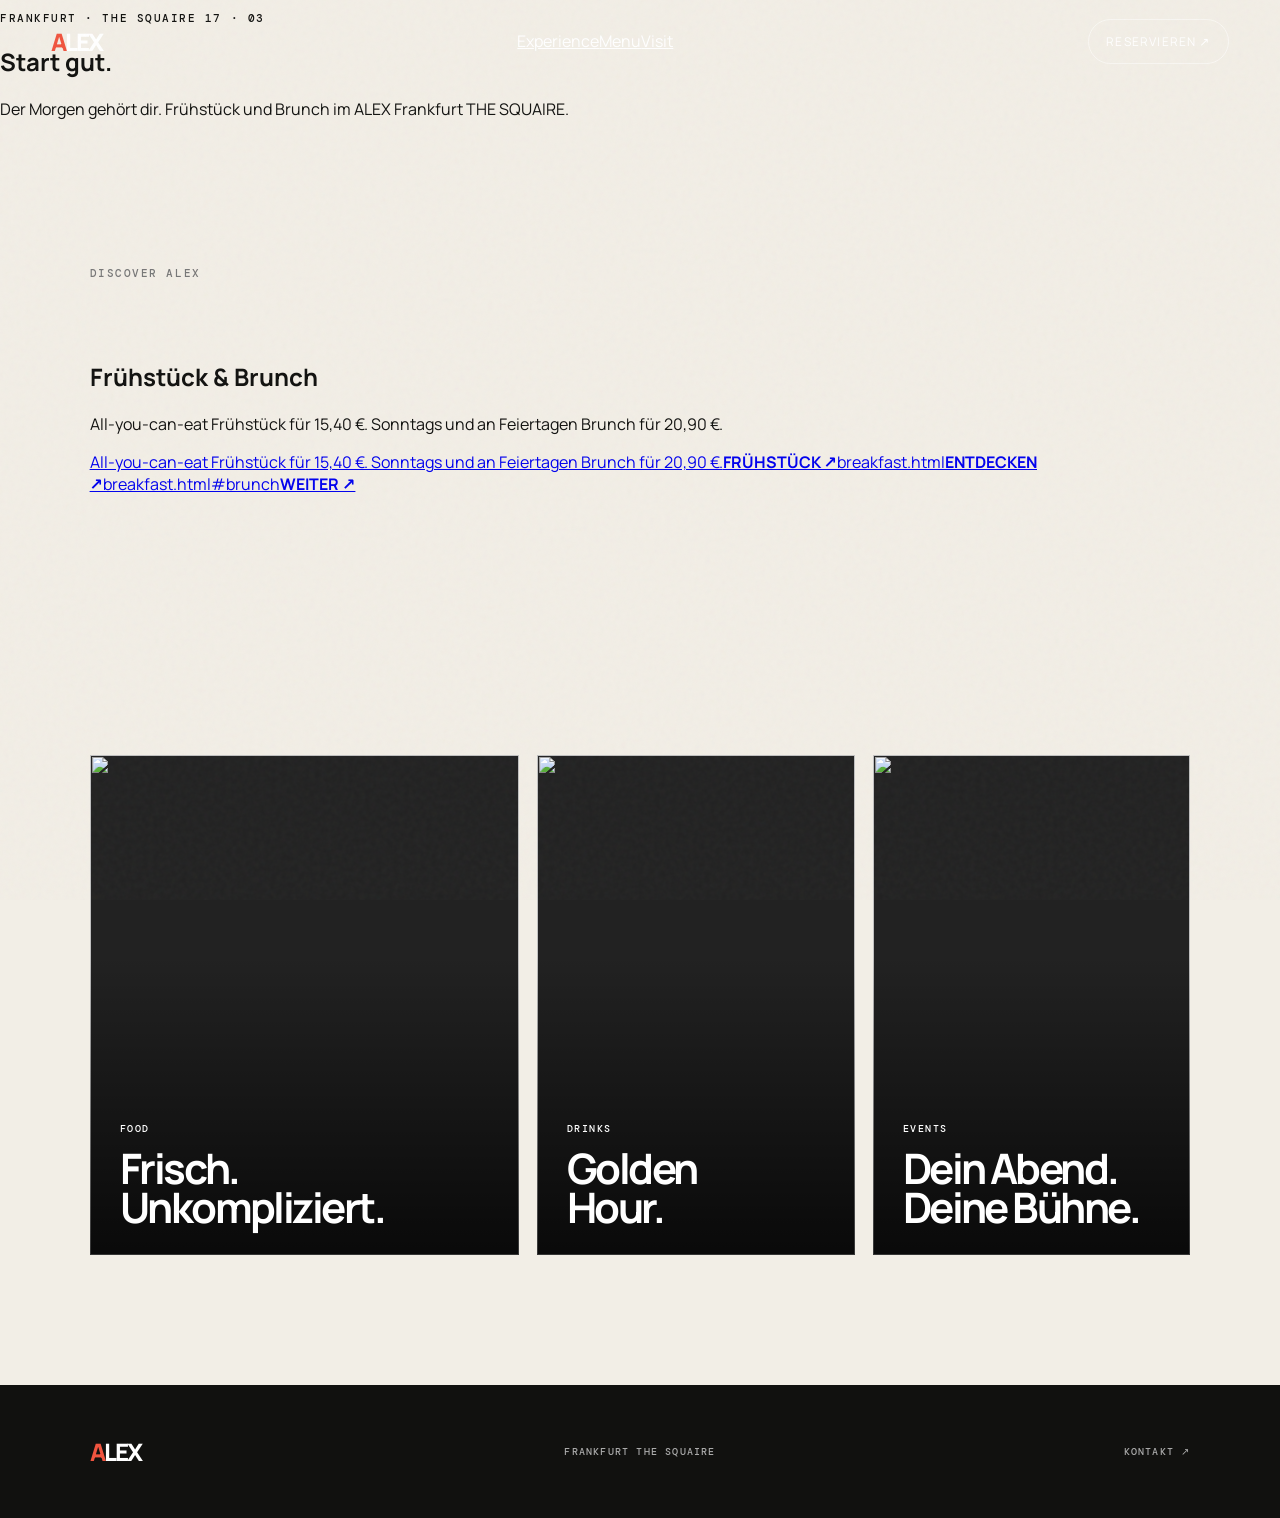
==== breakfast.html @ 3c45576b "Add ALEX multipage experience: breakfast.html" ====
<!doctype html><html lang="de"><head><meta charset="UTF-8"><meta name="viewport" content="width=device-width,initial-scale=1"><title>ALEX — Frühstück & Brunch</title><link rel="preconnect" href="https://fonts.googleapis.com"><link rel="preconnect" href="https://fonts.gstatic.com" crossorigin><link href="https://fonts.googleapis.com/css2?family=DM+Mono:wght@400;500&family=Manrope:wght@400;500;600;700;800&family=Playfair+Display:ital,wght@0,600;1,600&display=swap" rel="stylesheet"><link rel="stylesheet" href="./styles.css"></head><body><div class="grain"></div><header class="nav inner-nav"><a class="logo" href="index.html"><span>A</span>LEX</a><nav><a href="experience.html">Experience</a><a href="menu.html">Menu</a><a href="location.html">Visit</a></nav><a class="nav-cta" href="reservation.html">Reservieren ↗</a></header><main class="subpage"><section class="subhero"><div class="subhero-content"><p class="eyebrow">FRANKFURT · THE SQUAIRE 17 · 03</p><h1>Start gut.</h1><p>Der Morgen gehört dir. Frühstück und Brunch im ALEX Frankfurt THE SQUAIRE.</p></div></section><section class="section subcontent"><div class="section-kicker">DISCOVER ALEX</div><div class="subgrid"><div><h2>Frühstück & Brunch</h2><p class="lead">All-you-can-eat Frühstück für 15,40 €. Sonntags und an Feiertagen Brunch für 20,90 €.</p></div><div class="link-stack"><a href="Frühstück"><span>All-you-can-eat Frühstück für 15,40 €. Sonntags und an Feiertagen Brunch für 20,90 €.</span><b>FRÜHSTÜCK ↗</b></a><a href="Brunch"><span>breakfast.html</span><b>ENTDECKEN ↗</b></a><a href="Zeiten"><span>breakfast.html#brunch</span><b>WEITER ↗</b></a></div></div></section><section class="section subcards"><div class="cards"><article class="menu-card"><img src="https://images.unsplash.com/photo-1504674900247-0877df9cc836?auto=format&fit=crop&w=1400&q=88"><div><span>FOOD</span><h3>Frisch.<br>Unkompliziert.</h3></div></article><article class="menu-card"><img src="https://images.unsplash.com/photo-1515003197210-e0cd71810b5f?auto=format&fit=crop&w=1400&q=88"><div><span>DRINKS</span><h3>Golden<br>Hour.</h3></div></article><article class="menu-card"><img src="https://images.unsplash.com/photo-1527529482837-4698179dc6ce?auto=format&fit=crop&w=1400&q=88"><div><span>EVENTS</span><h3>Dein Abend.<br>Deine Bühne.</h3></div></article></div></section></main><footer><a class="logo" href="index.html"><span>A</span>LEX</a><p>FRANKFURT THE SQUAIRE</p><a href="contact.html">Kontakt ↗</a></footer><script src="./script.js"></script></body></html>
---- styles.css ----
:root{--ink:#11110f;--paper:#f2eee6;--accent:#f0543f;--muted:#a7a097;--line:rgba(17,17,15,.16)}*{box-sizing:border-box}html{scroll-behavior:smooth}body{margin:0;background:var(--paper);color:var(--ink);font-family:Manrope,system-ui,sans-serif;overflow-x:hidden}.grain{position:fixed;inset:0;z-index:20;pointer-events:none;opacity:.045;background-image:url("data:image/svg+xml,%3Csvg viewBox='0 0 180 180' xmlns='http://www.w3.org/2000/svg'%3E%3Cfilter id='n'%3E%3CfeTurbulence type='fractalNoise' baseFrequency='.9' numOctaves='3' stitchTiles='stitch'/%3E%3C/filter%3E%3Crect width='100%25' height='100%25' filter='url(%23n)' opacity='.8'/%3E%3C/svg%3E")}.nav{height:82px;padding:0 4vw;display:flex;align-items:center;justify-content:space-between;position:absolute;z-index:10;top:0;width:100%;color:#fff}.logo{font-size:24px;font-weight:800;letter-spacing:-.08em;text-decoration:none;color:inherit}.logo span{color:var(--accent)}.navlinks{display:flex;gap:34px;margin-left:auto;margin-right:38px}.nav a{color:inherit}.navlinks a,.nav-cta{font-size:12px;text-transform:uppercase;letter-spacing:.1em;text-decoration:none}.nav-cta{border:1px solid rgba(255,255,255,.5);padding:13px 17px;border-radius:999px}.nav-cta span,.button span,.text-link span{margin-left:12px}.menu-btn{display:none}.hero{height:100svh;min-height:720px;position:relative;background:#151412;color:#fff;overflow:hidden}.hero-image,.hero-overlay{position:absolute;inset:0}.hero-image img{width:100%;height:110%;object-fit:cover;transform:scale(1.04);filter:saturate(.8)}.hero-overlay{background:linear-gradient(90deg,rgba(0,0,0,.62),rgba(0,0,0,.1) 65%),linear-gradient(0deg,rgba(0,0,0,.48),transparent 50%)}.hero-copy{position:absolute;left:7vw;bottom:8vh;max-width:1000px}.eyebrow,.section-kicker{font:500 11px "DM Mono",monospace;letter-spacing:.14em;text-transform:uppercase}.hero h1{font-size:clamp(64px,10vw,150px);line-height:.82;letter-spacing:-.075em;margin:18px 0 38px;font-weight:700}.hero h1 em,h2 em{font-family:"Playfair Display",serif;font-weight:600}.hero-bottom{display:flex;align-items:end;justify-content:space-between;max-width:620px}.hero-bottom p{font-size:14px;line-height:1.55;color:#ddd8d0}.round-arrow{width:64px;height:64px;border:1px solid rgba(255,255,255,.55);border-radius:50%;display:grid;place-items:center;color:#fff;text-decoration:none;font-size:24px}.hero-stamp{position:absolute;right:4vw;bottom:6vh;font:500 11px "DM Mono",monospace;text-align:right;line-height:1.8}.hero-stamp small{opacity:.6}.ticker{background:var(--accent);overflow:hidden;white-space:nowrap;padding:15px 0;font:500 12px "DM Mono",monospace;color:#fff}.ticker div{width:max-content;animation:marquee 24s linear infinite}@keyframes marquee{to{transform:translateX(-50%)}}.section{padding:130px 7vw}.section-kicker{margin-bottom:80px;color:#777}.intro-grid{display:grid;grid-template-columns:1.35fr .75fr;gap:8vw}.intro h2,.menu-head h2,.hours h2,.split h2,.reserve h2{font-size:clamp(52px,7vw,110px);line-height:.88;letter-spacing:-.07em;margin:0}.intro-text{padding-top:15px;max-width:440px}.intro-text p,.split-copy p,.reserve p{font-size:17px;line-height:1.7;color:#55504a;margin:0 0 28px}.text-link{display:inline-flex;align-items:center;color:var(--ink);font:600 12px "DM Mono",monospace;text-transform:uppercase;text-decoration:none;border-bottom:1px solid var(--ink);padding-bottom:9px}.feature-image{height:80vh;min-height:620px;position:relative;background:url("https://images.unsplash.com/photo-1517248135467-4c7edcad34c4?auto=format&fit=crop&w=2400&q=90") center/cover fixed}.feature-image:after{content:"";position:absolute;inset:0;background:linear-gradient(90deg,rgba(0,0,0,.7),transparent 75%)}.feature-copy{position:absolute;z-index:1;color:#fff;left:7vw;bottom:10vh;max-width:600px}.feature-copy h2{font-size:clamp(58px,8vw,120px);line-height:.86;letter-spacing:-.07em;margin:18px 0 25px}.feature-copy p{max-width:430px;line-height:1.6;color:#ddd}.menu-head{display:flex;align-items:end;justify-content:space-between;margin-bottom:70px}.cards{display:grid;grid-template-columns:1.35fr 1fr 1fr;gap:18px}.menu-card{height:500px;position:relative;overflow:hidden;background:#222;color:#fff}.menu-card.tall{height:620px}.menu-card img{width:100%;height:100%;object-fit:cover;transition:transform 1s cubic-bezier(.2,.7,.2,1)}.menu-card:after{content:"";position:absolute;inset:0;background:linear-gradient(0deg,rgba(0,0,0,.72),transparent 60%)}.menu-card:hover img{transform:scale(1.07)}.menu-card div{position:absolute;z-index:1;left:30px;bottom:28px}.menu-card span{font:500 10px "DM Mono",monospace;letter-spacing:.15em}.menu-card h3{font-size:42px;line-height:.92;letter-spacing:-.06em;margin:12px 0 0}.split{display:grid;grid-template-columns:1.1fr .9fr;padding-left:0;padding-right:0;background:#181715;color:#fff}.split-image{height:750px;overflow:hidden}.split-image img{width:100%;height:100%;object-fit:cover}.split-copy{padding:9vw 7vw;display:flex;flex-direction:column;justify-content:center}.split-copy p{color:#b7b2aa;max-width:390px}.button{display:inline-flex;align-items:center;justify-content:center;align-self:flex-start;margin-top:20px;padding:16px 21px;border:1px solid currentColor;border-radius:999px;color:#fff;text-decoration:none;font:500 11px "DM Mono",monospace;text-transform:uppercase}.hours{background:#e7e1d6}.hours-grid{display:grid;grid-template-columns:1fr 1fr;gap:10vw}.hours h2{margin-top:20px}.hours h2 em{font-size:.48em;vertical-align:middle}.hours-grid>div>p{font:500 11px "DM Mono",monospace;text-transform:uppercase;letter-spacing:.08em;color:#777}.details{display:grid;grid-template-columns:1fr 1fr;gap:50px 35px}.details span{display:block;font:500 10px "DM Mono",monospace;letter-spacing:.12em;color:#777;margin-bottom:13px}.details strong{font-size:17px;line-height:1.5;font-weight:500}.reserve{min-height:80vh;position:relative;display:grid;place-items:center;color:#fff;text-align:center;overflow:hidden}.reserve-bg{position:absolute;inset:0;background:linear-gradient(rgba(0,0,0,.54),rgba(0,0,0,.68)),url("https://images.unsplash.com/photo-1515003197210-e0cd71810b5f?auto=format&fit=crop&w=2400&q=90") center/cover;transform:scale(1.04)}.reserve-content{position:relative;z-index:1;max-width:760px;padding:60px 7vw}.reserve h2{font-size:clamp(68px,10vw,150px);margin:18px 0 25px}.reserve p{color:#ddd;max-width:480px;margin:0 auto}.button.light{background:#fff;color:var(--ink);border-color:#fff;margin:35px auto 0}footer{padding:50px 7vw;display:grid;grid-template-columns:1fr 1fr 1fr;align-items:center;background:#11110f;color:#fff}footer p,footer>a:last-child{justify-self:center;font:500 10px "DM Mono",monospace;letter-spacing:.12em;text-transform:uppercase;color:#aaa;text-decoration:none}footer>a:last-child{justify-self:end}@media(max-width:800px){.nav{height:70px;padding:0 22px}.navlinks,.nav-cta{display:none}.menu-btn{display:flex;flex-direction:column;gap:5px;background:none;border:0}.menu-btn span{width:24px;height:1px;background:#fff}.hero{min-height:680px}.hero-copy{left:22px;right:22px;bottom:45px}.hero h1{font-size:clamp(60px,18vw,100px);margin-bottom:28px}.hero-bottom{align-items:center}.hero-stamp{display:none}.section{padding:85px 22px}.section-kicker{margin-bottom:50px}.intro-grid,.hours-grid{grid-template-columns:1fr;gap:50px}.intro h2,.menu-head h2,.hours h2{font-size:62px}.feature-image{height:680px;background-attachment:scroll}.feature-copy{left:22px;right:22px;bottom:50px}.feature-copy h2{font-size:68px}.menu-head{display:block}.menu-head .text-link{margin-top:30px}.cards{grid-template-columns:1fr;gap:14px}.menu-card,.menu-card.tall{height:520px}.split{grid-template-columns:1fr}.split-image{height:500px}.split-copy{padding:75px 22px}.split h2{font-size:68px}.details{grid-template-columns:1fr 1fr;gap:35px 20px}.reserve{min-height:680px}.reserve h2{font-size:78px}footer{grid-template-columns:1fr;gap:25px}footer p,footer>a:last-child{justify-self:start}}
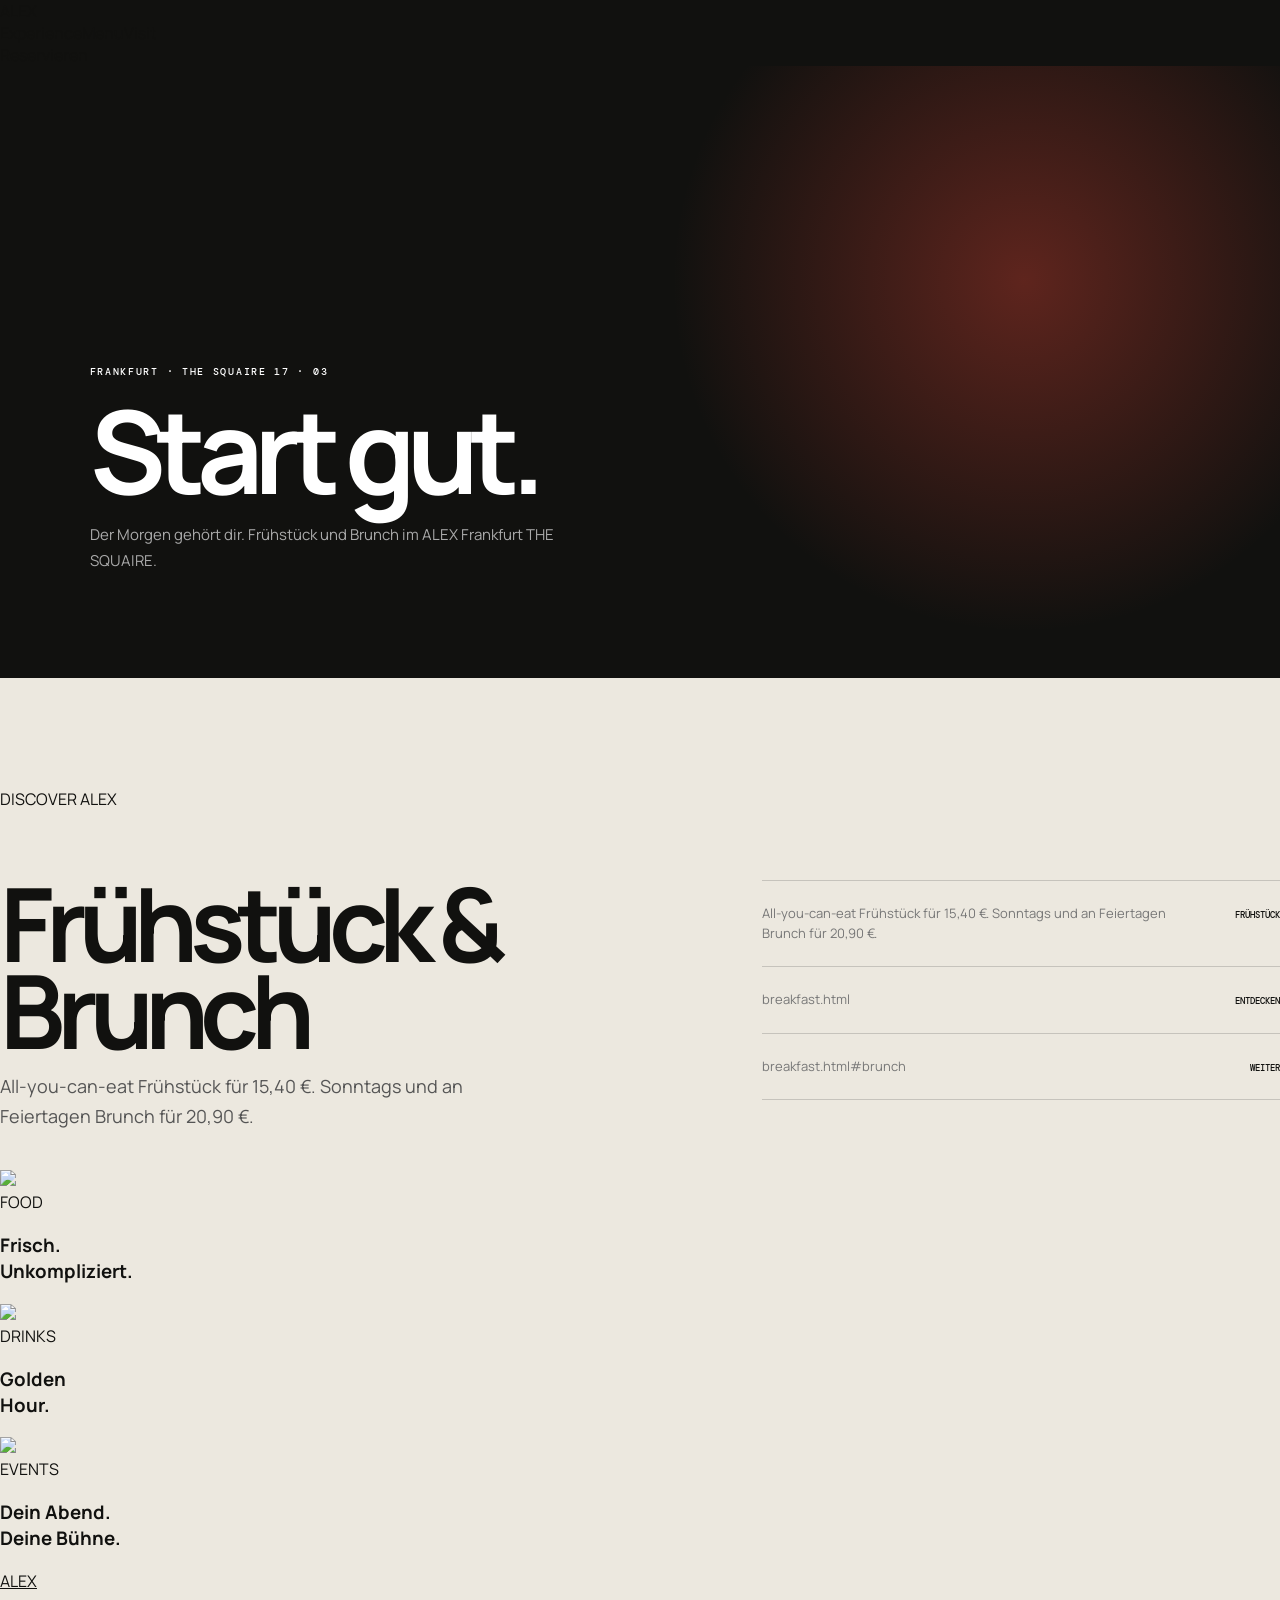
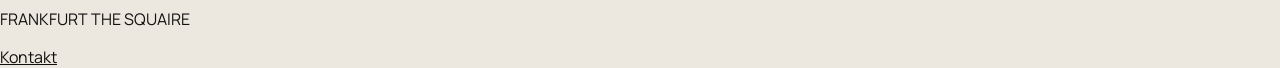
==== commit 8ad3585f: "Replace Unicode arrow glyphs with CSS icons" ====
--- a/breakfast.html
+++ b/breakfast.html
@@ -1 +1 @@
-<!doctype html><html lang="de"><head><meta charset="UTF-8"><meta name="viewport" content="width=device-width,initial-scale=1"><title>ALEX — Frühstück & Brunch</title><link rel="preconnect" href="https://fonts.googleapis.com"><link rel="preconnect" href="https://fonts.gstatic.com" crossorigin><link href="https://fonts.googleapis.com/css2?family=DM+Mono:wght@400;500&family=Manrope:wght@400;500;600;700;800&family=Playfair+Display:ital,wght@0,600;1,600&display=swap" rel="stylesheet"><link rel="stylesheet" href="./styles.css"></head><body><div class="grain"></div><header class="nav inner-nav"><a class="logo" href="index.html"><span>A</span>LEX</a><nav><a href="experience.html">Experience</a><a href="menu.html">Menu</a><a href="location.html">Visit</a></nav><a class="nav-cta" href="reservation.html">Reservieren ↗</a></header><main class="subpage"><section class="subhero"><div class="subhero-content"><p class="eyebrow">FRANKFURT · THE SQUAIRE 17 · 03</p><h1>Start gut.</h1><p>Der Morgen gehört dir. Frühstück und Brunch im ALEX Frankfurt THE SQUAIRE.</p></div></section><section class="section subcontent"><div class="section-kicker">DISCOVER ALEX</div><div class="subgrid"><div><h2>Frühstück & Brunch</h2><p class="lead">All-you-can-eat Frühstück für 15,40 €. Sonntags und an Feiertagen Brunch für 20,90 €.</p></div><div class="link-stack"><a href="Frühstück"><span>All-you-can-eat Frühstück für 15,40 €. Sonntags und an Feiertagen Brunch für 20,90 €.</span><b>FRÜHSTÜCK ↗</b></a><a href="Brunch"><span>breakfast.html</span><b>ENTDECKEN ↗</b></a><a href="Zeiten"><span>breakfast.html#brunch</span><b>WEITER ↗</b></a></div></div></section><section class="section subcards"><div class="cards"><article class="menu-card"><img src="https://images.unsplash.com/photo-1504674900247-0877df9cc836?auto=format&fit=crop&w=1400&q=88"><div><span>FOOD</span><h3>Frisch.<br>Unkompliziert.</h3></div></article><article class="menu-card"><img src="https://images.unsplash.com/photo-1515003197210-e0cd71810b5f?auto=format&fit=crop&w=1400&q=88"><div><span>DRINKS</span><h3>Golden<br>Hour.</h3></div></article><article class="menu-card"><img src="https://images.unsplash.com/photo-1527529482837-4698179dc6ce?auto=format&fit=crop&w=1400&q=88"><div><span>EVENTS</span><h3>Dein Abend.<br>Deine Bühne.</h3></div></article></div></section></main><footer><a class="logo" href="index.html"><span>A</span>LEX</a><p>FRANKFURT THE SQUAIRE</p><a href="contact.html">Kontakt ↗</a></footer><script src="./script.js"></script></body></html>+<!doctype html><html lang="de"><head><meta charset="UTF-8"><meta name="viewport" content="width=device-width,initial-scale=1"><title>ALEX — Frühstück & Brunch</title><link rel="preconnect" href="https://fonts.googleapis.com"><link rel="preconnect" href="https://fonts.gstatic.com" crossorigin><link href="https://fonts.googleapis.com/css2?family=DM+Mono:wght@400;500&family=Manrope:wght@400;500;600;700;800&family=Playfair+Display:ital,wght@0,600;1,600&display=swap" rel="stylesheet"><link rel="stylesheet" href="./styles.css"></head><body><div class="grain"></div><header class="nav inner-nav"><a class="logo" href="index.html"><span>A</span>LEX</a><nav><a href="experience.html">Experience</a><a href="menu.html">Menu</a><a href="location.html">Visit</a></nav><a class="nav-cta" href="reservation.html">Reservieren <span class="arrow-icon arrow-ne" aria-hidden="true"></span></a></header><main class="subpage"><section class="subhero"><div class="subhero-content"><p class="eyebrow">FRANKFURT · THE SQUAIRE 17 · 03</p><h1>Start gut.</h1><p>Der Morgen gehört dir. Frühstück und Brunch im ALEX Frankfurt THE SQUAIRE.</p></div></section><section class="section subcontent"><div class="section-kicker">DISCOVER ALEX</div><div class="subgrid"><div><h2>Frühstück & Brunch</h2><p class="lead">All-you-can-eat Frühstück für 15,40 €. Sonntags und an Feiertagen Brunch für 20,90 €.</p></div><div class="link-stack"><a href="Frühstück"><span>All-you-can-eat Frühstück für 15,40 €. Sonntags und an Feiertagen Brunch für 20,90 €.</span><b>FRÜHSTÜCK <span class="arrow-icon arrow-ne" aria-hidden="true"></span></b></a><a href="Brunch"><span>breakfast.html</span><b>ENTDECKEN <span class="arrow-icon arrow-ne" aria-hidden="true"></span></b></a><a href="Zeiten"><span>breakfast.html#brunch</span><b>WEITER <span class="arrow-icon arrow-ne" aria-hidden="true"></span></b></a></div></div></section><section class="section subcards"><div class="cards"><article class="menu-card"><img src="https://images.unsplash.com/photo-1504674900247-0877df9cc836?auto=format&fit=crop&w=1400&q=88"><div><span>FOOD</span><h3>Frisch.<br>Unkompliziert.</h3></div></article><article class="menu-card"><img src="https://images.unsplash.com/photo-1515003197210-e0cd71810b5f?auto=format&fit=crop&w=1400&q=88"><div><span>DRINKS</span><h3>Golden<br>Hour.</h3></div></article><article class="menu-card"><img src="https://images.unsplash.com/photo-1527529482837-4698179dc6ce?auto=format&fit=crop&w=1400&q=88"><div><span>EVENTS</span><h3>Dein Abend.<br>Deine Bühne.</h3></div></article></div></section></main><footer><a class="logo" href="index.html"><span>A</span>LEX</a><p>FRANKFURT THE SQUAIRE</p><a href="contact.html">Kontakt <span class="arrow-icon arrow-ne" aria-hidden="true"></span></a></footer><script src="./script.js"></script></body></html>
--- a/styles.css
+++ b/styles.css
@@ -1 +1 @@
-:root{--ink:#11110f;--paper:#f2eee6;--accent:#f0543f;--muted:#a7a097;--line:rgba(17,17,15,.16)}*{box-sizing:border-box}html{scroll-behavior:smooth}body{margin:0;background:var(--paper);color:var(--ink);font-family:Manrope,system-ui,sans-serif;overflow-x:hidden}.grain{position:fixed;inset:0;z-index:20;pointer-events:none;opacity:.045;background-image:url("data:image/svg+xml,%3Csvg viewBox='0 0 180 180' xmlns='http://www.w3.org/2000/svg'%3E%3Cfilter id='n'%3E%3CfeTurbulence type='fractalNoise' baseFrequency='.9' numOctaves='3' stitchTiles='stitch'/%3E%3C/filter%3E%3Crect width='100%25' height='100%25' filter='url(%23n)' opacity='.8'/%3E%3C/svg%3E")}.nav{height:82px;padding:0 4vw;display:flex;align-items:center;justify-content:space-between;position:absolute;z-index:10;top:0;width:100%;color:#fff}.logo{font-size:24px;font-weight:800;letter-spacing:-.08em;text-decoration:none;color:inherit}.logo span{color:var(--accent)}.navlinks{display:flex;gap:34px;margin-left:auto;margin-right:38px}.nav a{color:inherit}.navlinks a,.nav-cta{font-size:12px;text-transform:uppercase;letter-spacing:.1em;text-decoration:none}.nav-cta{border:1px solid rgba(255,255,255,.5);padding:13px 17px;border-radius:999px}.nav-cta span,.button span,.text-link span{margin-left:12px}.menu-btn{display:none}.hero{height:100svh;min-height:720px;position:relative;background:#151412;color:#fff;overflow:hidden}.hero-image,.hero-overlay{position:absolute;inset:0}.hero-image img{width:100%;height:110%;object-fit:cover;transform:scale(1.04);filter:saturate(.8)}.hero-overlay{background:linear-gradient(90deg,rgba(0,0,0,.62),rgba(0,0,0,.1) 65%),linear-gradient(0deg,rgba(0,0,0,.48),transparent 50%)}.hero-copy{position:absolute;left:7vw;bottom:8vh;max-width:1000px}.eyebrow,.section-kicker{font:500 11px "DM Mono",monospace;letter-spacing:.14em;text-transform:uppercase}.hero h1{font-size:clamp(64px,10vw,150px);line-height:.82;letter-spacing:-.075em;margin:18px 0 38px;font-weight:700}.hero h1 em,h2 em{font-family:"Playfair Display",serif;font-weight:600}.hero-bottom{display:flex;align-items:end;justify-content:space-between;max-width:620px}.hero-bottom p{font-size:14px;line-height:1.55;color:#ddd8d0}.round-arrow{width:64px;height:64px;border:1px solid rgba(255,255,255,.55);border-radius:50%;display:grid;place-items:center;color:#fff;text-decoration:none;font-size:24px}.hero-stamp{position:absolute;right:4vw;bottom:6vh;font:500 11px "DM Mono",monospace;text-align:right;line-height:1.8}.hero-stamp small{opacity:.6}.ticker{background:var(--accent);overflow:hidden;white-space:nowrap;padding:15px 0;font:500 12px "DM Mono",monospace;color:#fff}.ticker div{width:max-content;animation:marquee 24s linear infinite}@keyframes marquee{to{transform:translateX(-50%)}}.section{padding:130px 7vw}.section-kicker{margin-bottom:80px;color:#777}.intro-grid{display:grid;grid-template-columns:1.35fr .75fr;gap:8vw}.intro h2,.menu-head h2,.hours h2,.split h2,.reserve h2{font-size:clamp(52px,7vw,110px);line-height:.88;letter-spacing:-.07em;margin:0}.intro-text{padding-top:15px;max-width:440px}.intro-text p,.split-copy p,.reserve p{font-size:17px;line-height:1.7;color:#55504a;margin:0 0 28px}.text-link{display:inline-flex;align-items:center;color:var(--ink);font:600 12px "DM Mono",monospace;text-transform:uppercase;text-decoration:none;border-bottom:1px solid var(--ink);padding-bottom:9px}.feature-image{height:80vh;min-height:620px;position:relative;background:url("https://images.unsplash.com/photo-1517248135467-4c7edcad34c4?auto=format&fit=crop&w=2400&q=90") center/cover fixed}.feature-image:after{content:"";position:absolute;inset:0;background:linear-gradient(90deg,rgba(0,0,0,.7),transparent 75%)}.feature-copy{position:absolute;z-index:1;color:#fff;left:7vw;bottom:10vh;max-width:600px}.feature-copy h2{font-size:clamp(58px,8vw,120px);line-height:.86;letter-spacing:-.07em;margin:18px 0 25px}.feature-copy p{max-width:430px;line-height:1.6;color:#ddd}.menu-head{display:flex;align-items:end;justify-content:space-between;margin-bottom:70px}.cards{display:grid;grid-template-columns:1.35fr 1fr 1fr;gap:18px}.menu-card{height:500px;position:relative;overflow:hidden;background:#222;color:#fff}.menu-card.tall{height:620px}.menu-card img{width:100%;height:100%;object-fit:cover;transition:transform 1s cubic-bezier(.2,.7,.2,1)}.menu-card:after{content:"";position:absolute;inset:0;background:linear-gradient(0deg,rgba(0,0,0,.72),transparent 60%)}.menu-card:hover img{transform:scale(1.07)}.menu-card div{position:absolute;z-index:1;left:30px;bottom:28px}.menu-card span{font:500 10px "DM Mono",monospace;letter-spacing:.15em}.menu-card h3{font-size:42px;line-height:.92;letter-spacing:-.06em;margin:12px 0 0}.split{display:grid;grid-template-columns:1.1fr .9fr;padding-left:0;padding-right:0;background:#181715;color:#fff}.split-image{height:750px;overflow:hidden}.split-image img{width:100%;height:100%;object-fit:cover}.split-copy{padding:9vw 7vw;display:flex;flex-direction:column;justify-content:center}.split-copy p{color:#b7b2aa;max-width:390px}.button{display:inline-flex;align-items:center;justify-content:center;align-self:flex-start;margin-top:20px;padding:16px 21px;border:1px solid currentColor;border-radius:999px;color:#fff;text-decoration:none;font:500 11px "DM Mono",monospace;text-transform:uppercase}.hours{background:#e7e1d6}.hours-grid{display:grid;grid-template-columns:1fr 1fr;gap:10vw}.hours h2{margin-top:20px}.hours h2 em{font-size:.48em;vertical-align:middle}.hours-grid>div>p{font:500 11px "DM Mono",monospace;text-transform:uppercase;letter-spacing:.08em;color:#777}.details{display:grid;grid-template-columns:1fr 1fr;gap:50px 35px}.details span{display:block;font:500 10px "DM Mono",monospace;letter-spacing:.12em;color:#777;margin-bottom:13px}.details strong{font-size:17px;line-height:1.5;font-weight:500}.reserve{min-height:80vh;position:relative;display:grid;place-items:center;color:#fff;text-align:center;overflow:hidden}.reserve-bg{position:absolute;inset:0;background:linear-gradient(rgba(0,0,0,.54),rgba(0,0,0,.68)),url("https://images.unsplash.com/photo-1515003197210-e0cd71810b5f?auto=format&fit=crop&w=2400&q=90") center/cover;transform:scale(1.04)}.reserve-content{position:relative;z-index:1;max-width:760px;padding:60px 7vw}.reserve h2{font-size:clamp(68px,10vw,150px);margin:18px 0 25px}.reserve p{color:#ddd;max-width:480px;margin:0 auto}.button.light{background:#fff;color:var(--ink);border-color:#fff;margin:35px auto 0}footer{padding:50px 7vw;display:grid;grid-template-columns:1fr 1fr 1fr;align-items:center;background:#11110f;color:#fff}footer p,footer>a:last-child{justify-self:center;font:500 10px "DM Mono",monospace;letter-spacing:.12em;text-transform:uppercase;color:#aaa;text-decoration:none}footer>a:last-child{justify-self:end}@media(max-width:800px){.nav{height:70px;padding:0 22px}.navlinks,.nav-cta{display:none}.menu-btn{display:flex;flex-direction:column;gap:5px;background:none;border:0}.menu-btn span{width:24px;height:1px;background:#fff}.hero{min-height:680px}.hero-copy{left:22px;right:22px;bottom:45px}.hero h1{font-size:clamp(60px,18vw,100px);margin-bottom:28px}.hero-bottom{align-items:center}.hero-stamp{display:none}.section{padding:85px 22px}.section-kicker{margin-bottom:50px}.intro-grid,.hours-grid{grid-template-columns:1fr;gap:50px}.intro h2,.menu-head h2,.hours h2{font-size:62px}.feature-image{height:680px;background-attachment:scroll}.feature-copy{left:22px;right:22px;bottom:50px}.feature-copy h2{font-size:68px}.menu-head{display:block}.menu-head .text-link{margin-top:30px}.cards{grid-template-columns:1fr;gap:14px}.menu-card,.menu-card.tall{height:520px}.split{grid-template-columns:1fr}.split-image{height:500px}.split-copy{padding:75px 22px}.split h2{font-size:68px}.details{grid-template-columns:1fr 1fr;gap:35px 20px}.reserve{min-height:680px}.reserve h2{font-size:78px}footer{grid-template-columns:1fr;gap:25px}footer p,footer>a:last-child{justify-self:start}}+:root{--ink:#11110f;--paper:#ece8df;--cream:#f5f1e9;--red:#ef4938;--white:#fff;--muted:#817c74;--line:rgba(17,17,15,.17);--ease:cubic-bezier(.16,1,.3,1)}*{box-sizing:border-box}html{scroll-behavior:smooth}body{margin:0;background:var(--paper);color:var(--ink);font-family:Manrope,Arial,sans-serif;overflow-x:hidden}a{color:inherit}.noise{position:fixed;inset:0;z-index:100;pointer-events:none;opacity:.035;background-image:url("https://grainy-gradients.vercel.app/noise.svg")}.site-nav{position:absolute;top:0;left:0;width:100%;height:92px;padding:0 42px;z-index:50;display:grid;grid-template-columns:1fr 1fr 1fr;align-items:center;color:#fff}.brand{font-size:28px;font-weight:800;letter-spacing:-.09em;text-decoration:none}.brand span{color:var(--red)}.nav-location{text-align:center;font:500 10px "DM Mono",monospace;letter-spacing:.16em}.menu-trigger{justify-self:end;position:relative;width:96px;height:46px;border:1px solid rgba(255,255,255,.5);border-radius:100px;background:rgba(0,0,0,.12);backdrop-filter:blur(12px);color:#fff;cursor:pointer;display:flex;align-items:center;justify-content:center;gap:8px;font:500 9px "DM Mono",monospace;letter-spacing:.12em}.menu-trigger i{display:block;width:15px;height:1px;background:#fff;transition:.4s var(--ease)}.menu-trigger.open i:first-child{transform:translateY(3px) rotate(45deg)}.menu-trigger.open i:nth-child(2){transform:translateY(-3px) rotate(-45deg)}.menu-trigger.open span{display:none}.menu-panel{position:fixed;inset:0;background:#11110f;color:#fff;z-index:45;padding:120px 5vw 42px;display:flex;flex-direction:column;transform:translateY(-102%);transition:transform .85s var(--ease);visibility:hidden}.menu-panel.open{transform:none;visibility:visible}.menu-panel-top,.menu-panel-bottom{display:flex;justify-content:space-between;font:500 9px "DM Mono",monospace;letter-spacing:.14em;color:#999}.mega-nav{display:flex;flex-direction:column;margin:auto 0}.mega-nav a{display:grid;grid-template-columns:70px 1fr 40px;align-items:center;text-decoration:none;border-bottom:1px solid #ffffff20;padding:14px 0;transition:padding .5s var(--ease)}.mega-nav a:first-child{border-top:1px solid #ffffff20}.mega-nav a:hover{padding-left:20px}.mega-nav small{font:500 10px "DM Mono",monospace;color:#777}.mega-nav strong{font-size:clamp(38px,6vw,88px);letter-spacing:-.065em;font-weight:500}.mega-nav em{font-size:25px;font-style:normal;text-align:right;color:var(--red)}.menu-panel-bottom{gap:28px;justify-content:flex-start}.menu-panel-bottom span{margin-left:auto}.hero3d{height:100svh;min-height:700px;position:relative;background:#121210;color:#fff;overflow:hidden}.hero3d canvas{position:absolute;inset:0;width:100%;height:100%;display:block}.hero-vignette{position:absolute;inset:0;background:radial-gradient(circle at 67% 45%,transparent 0,transparent 22%,rgba(0,0,0,.2) 50%,rgba(0,0,0,.78) 100%),linear-gradient(90deg,rgba(0,0,0,.62),transparent 60%);pointer-events:none}.hero-meta{position:absolute;top:122px;left:42px;right:42px;display:flex;justify-content:space-between;font:500 9px "DM Mono",monospace;letter-spacing:.14em;color:#aaa}.hero-title{position:absolute;left:7vw;bottom:12vh;max-width:760px}.eyebrow{font:500 10px "DM Mono",monospace;letter-spacing:.17em;text-transform:uppercase}.hero-title h1{font-size:clamp(76px,12vw,190px);line-height:.78;letter-spacing:-.09em;margin:20px 0 28px;font-weight:700}.hero-title h1 i,.manifesto h2 i,.day-head h2 i,.day-card h3 i,.weekly h2 i,.location-grid h2 i,.final-cta h2 i{font-family:"Playfair Display",serif;font-weight:500}.hero-intro{max-width:400px;font-size:14px;line-height:1.65;color:#c8c5bd}.hero-action{position:absolute;right:7vw;bottom:13vh}.circle-cta{width:112px;height:112px;border:1px solid rgba(255,255,255,.65);border-radius:50%;display:grid;place-items:center;text-decoration:none;position:relative;transition:transform .6s var(--ease),background .5s}.circle-cta:hover{transform:scale(1.08);background:var(--red);border-color:var(--red)}.circle-cta span{text-align:center;font:500 9px "DM Mono",monospace;letter-spacing:.08em;line-height:1.45}.circle-cta b{position:absolute;right:15px;top:12px;font-weight:400}.hero-scroll{position:absolute;bottom:30px;left:50%;transform:translateX(-50%);display:flex;align-items:center;gap:13px;font:500 8px "DM Mono",monospace;letter-spacing:.16em;color:#aaa}.hero-scroll i{width:45px;height:1px;background:#777}.hero-index{position:absolute;bottom:31px;right:42px;font:500 9px "DM Mono",monospace}.hero-index span{color:#777}.marquee{overflow:hidden;white-space:nowrap;background:var(--red);color:#fff;padding:16px 0;font:500 10px "DM Mono",monospace;letter-spacing:.12em}.marquee div{width:max-content;animation:marquee 30s linear infinite}@keyframes marquee{to{transform:translateX(-50%)}}.section-pad{padding:145px 7vw}.section-no{font:500 9px "DM Mono",monospace;letter-spacing:.16em;color:var(--muted);text-transform:uppercase}.manifesto-grid{display:grid;grid-template-columns:1.25fr .75fr;gap:9vw;margin-top:80px}.manifesto h2,.day-head h2,.location-grid h2{font-size:clamp(58px,8.5vw,130px);line-height:.84;letter-spacing:-.08em;margin:0}.manifesto-copy{max-width:430px;padding-top:12px}.manifesto-copy p,.day-head p,.location-info span{font-size:16px;line-height:1.7;color:#59554f}.underlink{display:inline-flex;gap:18px;margin-top:30px;text-decoration:none;font:500 10px "DM Mono",monospace;border-bottom:1px solid;padding-bottom:10px}.underlink span{color:var(--red)}.editorial-image{height:82vh;min-height:620px;background:url("https://images.unsplash.com/photo-1517248135467-4c7edcad34c4?auto=format&fit=crop&w=2400&q=90") center/cover;position:relative;overflow:hidden}.editorial-image:after{content:"";position:absolute;inset:0;background:linear-gradient(0deg,rgba(0,0,0,.7),transparent 55%)}.editorial-caption{position:absolute;z-index:1;left:7vw;bottom:65px;color:#fff;display:grid;grid-template-columns:45px auto;gap:0 18px}.editorial-caption span{font:500 10px "DM Mono",monospace;color:var(--red)}.editorial-caption strong{font-size:14px}.editorial-caption p{grid-column:2;margin:7px 0 0;color:#bbb;font-size:13px}.day-section{background:var(--cream)}.day-head{display:flex;align-items:end;justify-content:space-between;gap:60px;margin:80px 0 65px}.day-head p{max-width:330px;margin:0}.day-grid{display:grid;grid-template-columns:1fr 1fr 1fr;gap:14px}.day-card{height:600px;padding:28px;display:flex;flex-direction:column;justify-content:space-between;text-decoration:none;color:#fff;position:relative;overflow:hidden;background:#222}.day-card:before{content:"";position:absolute;inset:0;background:center/cover;transition:transform 1.2s var(--ease)}.day-card:after{content:"";position:absolute;inset:0;background:linear-gradient(0deg,rgba(0,0,0,.72),transparent 65%)}.day-card>*{position:relative;z-index:1}.day-card:hover:before{transform:scale(1.08)}.day-morning:before{background-image:url("https://images.unsplash.com/photo-1495474472287-4d71bcdd2085?auto=format&fit=crop&w=1400&q=90")}.day-lunch:before{background-image:url("https://images.unsplash.com/photo-1504674900247-0877df9cc836?auto=format&fit=crop&w=1400&q=90")}.day-evening:before{background-image:url("https://images.unsplash.com/photo-1515003197210-e0cd71810b5f?auto=format&fit=crop&w=1400&q=90")}.day-card span,.day-card b{font:500 9px "DM Mono",monospace;letter-spacing:.13em}.day-card h3{font-size:58px;line-height:.85;letter-spacing:-.07em;margin:0;font-weight:500}.day-card b{align-self:flex-end;color:var(--red)}.weekly{display:grid;grid-template-columns:1.05fr .95fr;background:#151513;color:#fff;min-height:720px}.weekly-photo{background:url("https://images.unsplash.com/photo-1547592180-85f173990554?auto=format&fit=crop&w=1800&q=90") center/cover}.weekly-copy{padding:10vw 8vw;display:flex;flex-direction:column;justify-content:center}.weekly h2{font-size:clamp(58px,7vw,110px);line-height:.84;letter-spacing:-.08em;margin:25px 0}.weekly-copy p{max-width:430px;line-height:1.7;color:#b8b4ad}.button-fill{display:inline-flex;align-items:center;gap:25px;width:max-content;margin-top:25px;padding:16px 20px;background:#fff;color:#111;text-decoration:none;font:500 9px "DM Mono",monospace}.button-fill span{color:var(--red)}.location-grid{display:grid;grid-template-columns:1fr .7fr;gap:10vw;margin-top:80px}.location-info{align-self:end;display:flex;flex-direction:column;gap:22px;max-width:330px}.location-info strong{font-size:21px;font-weight:500}.location-info span{font-size:13px}.location-info a{font:500 9px "DM Mono",monospace;text-decoration:none;border-bottom:1px solid;padding-bottom:10px;width:max-content}.final-cta{height:90vh;min-height:650px;position:relative;color:#fff;display:grid;place-items:center;text-align:center;overflow:hidden}.final-bg{position:absolute;inset:-5%;background:linear-gradient(rgba(0,0,0,.55),rgba(0,0,0,.7)),url("https://images.unsplash.com/photo-1544148103-0773bf10d330?auto=format&fit=crop&w=2400&q=90") center/cover}.final-inner{position:relative;z-index:1}.final-cta h2{font-size:clamp(90px,13vw,190px);line-height:.72;letter-spacing:-.09em;margin:25px 0 50px}.circle-cta.light{margin:auto}.site-footer{background:#11110f;color:#fff;padding:42px;display:grid;grid-template-columns:1fr 1fr 1fr;align-items:center}.site-footer>div:nth-child(2){text-align:center;font:500 9px "DM Mono",monospace;letter-spacing:.15em;color:#777}.site-footer>div:last-child{justify-self:end;display:flex;gap:22px}.site-footer a:not(.brand){font:500 9px "DM Mono",monospace;text-decoration:none;text-transform:uppercase}.reveal{opacity:0;transform:translateY(45px);transition:opacity .9s var(--ease),transform .9s var(--ease)}.reveal.in{opacity:1;transform:none}@media(max-width:800px){.site-nav{height:76px;padding:0 20px;grid-template-columns:1fr auto}.nav-location{display:none}.menu-trigger{width:88px;height:42px}.hero3d{min-height:720px}.hero-meta{top:96px;left:20px;right:20px;font-size:7px}.hero-meta span:nth-child(2){display:none}.hero-title{left:20px;right:20px;bottom:105px}.hero-title h1{font-size:clamp(70px,23vw,120px);margin:18px 0 22px}.hero-intro{font-size:13px;max-width:300px}.hero-action{right:20px;bottom:105px}.circle-cta{width:88px;height:88px}.hero-scroll{display:none}.hero-index{right:20px;bottom:25px}.section-pad{padding:90px 20px}.manifesto-grid,.location-grid{grid-template-columns:1fr;gap:45px;margin-top:55px}.manifesto-copy{padding:0}.manifesto h2,.day-head h2,.location-grid h2{font-size:clamp(58px,17vw,90px)}.editorial-image{height:68vh;min-height:500px}.editorial-caption{left:20px;bottom:30px}.day-head{display:block;margin:55px 0 40px}.day-head p{margin-top:28px}.day-grid{grid-template-columns:1fr}.day-card{height:500px}.weekly{grid-template-columns:1fr}.weekly-photo{height:55vh;min-height:420px}.weekly-copy{padding:75px 20px}.location-info{max-width:none}.final-cta{height:80vh;min-height:600px}.site-footer{padding:35px 20px;grid-template-columns:1fr;gap:25px}.site-footer>div:nth-child(2){text-align:left}.site-footer>div:last-child{justify-self:start}.menu-panel{padding:105px 20px 28px}.mega-nav a{grid-template-columns:38px 1fr 25px;padding:12px 0}.mega-nav strong{font-size:42px}.menu-panel-bottom{flex-wrap:wrap}.menu-panel-bottom span{margin-left:0;width:100%;order:-1}}.inner-nav{position:relative;background:#11110f}.subpage{background:var(--paper)}.subhero{min-height:68vh;background:#11110f;color:#fff;display:flex;align-items:end;padding:100px 7vw 90px;position:relative;overflow:hidden}.subhero:after{content:"";position:absolute;inset:0;background:radial-gradient(circle at 80% 35%,rgba(239,73,56,.35),transparent 32%)}.subhero-content{position:relative;z-index:1;max-width:1050px}.subhero h1{font-size:clamp(60px,9vw,145px);line-height:.82;letter-spacing:-.08em;margin:25px 0}.subhero p:last-child{max-width:520px;color:#aaa;line-height:1.7;font-size:15px}.subcontent{padding-top:110px}.subgrid{display:grid;grid-template-columns:1.1fr .9fr;gap:10vw;margin-top:70px}.subgrid h2{font-size:clamp(60px,8vw,115px);line-height:.85;letter-spacing:-.08em;margin:0}.lead{font-size:18px;line-height:1.65;color:#555;max-width:520px}.link-stack{border-top:1px solid var(--line)}.link-stack a{display:grid;grid-template-columns:1fr auto;gap:30px;padding:23px 0;border-bottom:1px solid var(--line);text-decoration:none}.link-stack span{color:#777;font-size:13px;line-height:1.5}.link-stack b{font:500 9px "DM Mono",monospace;white-space:nowrap}.subcards{padding-top:0}.subcards .cards{margin-top:20px}@media(max-width:800px){.inner-nav{position:relative}.subhero{min-height:70vh;padding:80px 20px 60px}.subhero h1{font-size:clamp(55px,16vw,88px)}.subgrid{grid-template-columns:1fr;gap:45px;margin-top:50px}.subgrid h2{font-size:70px}.link-stack a{grid-template-columns:1fr;gap:8px}.subcards{padding-top:0}}
